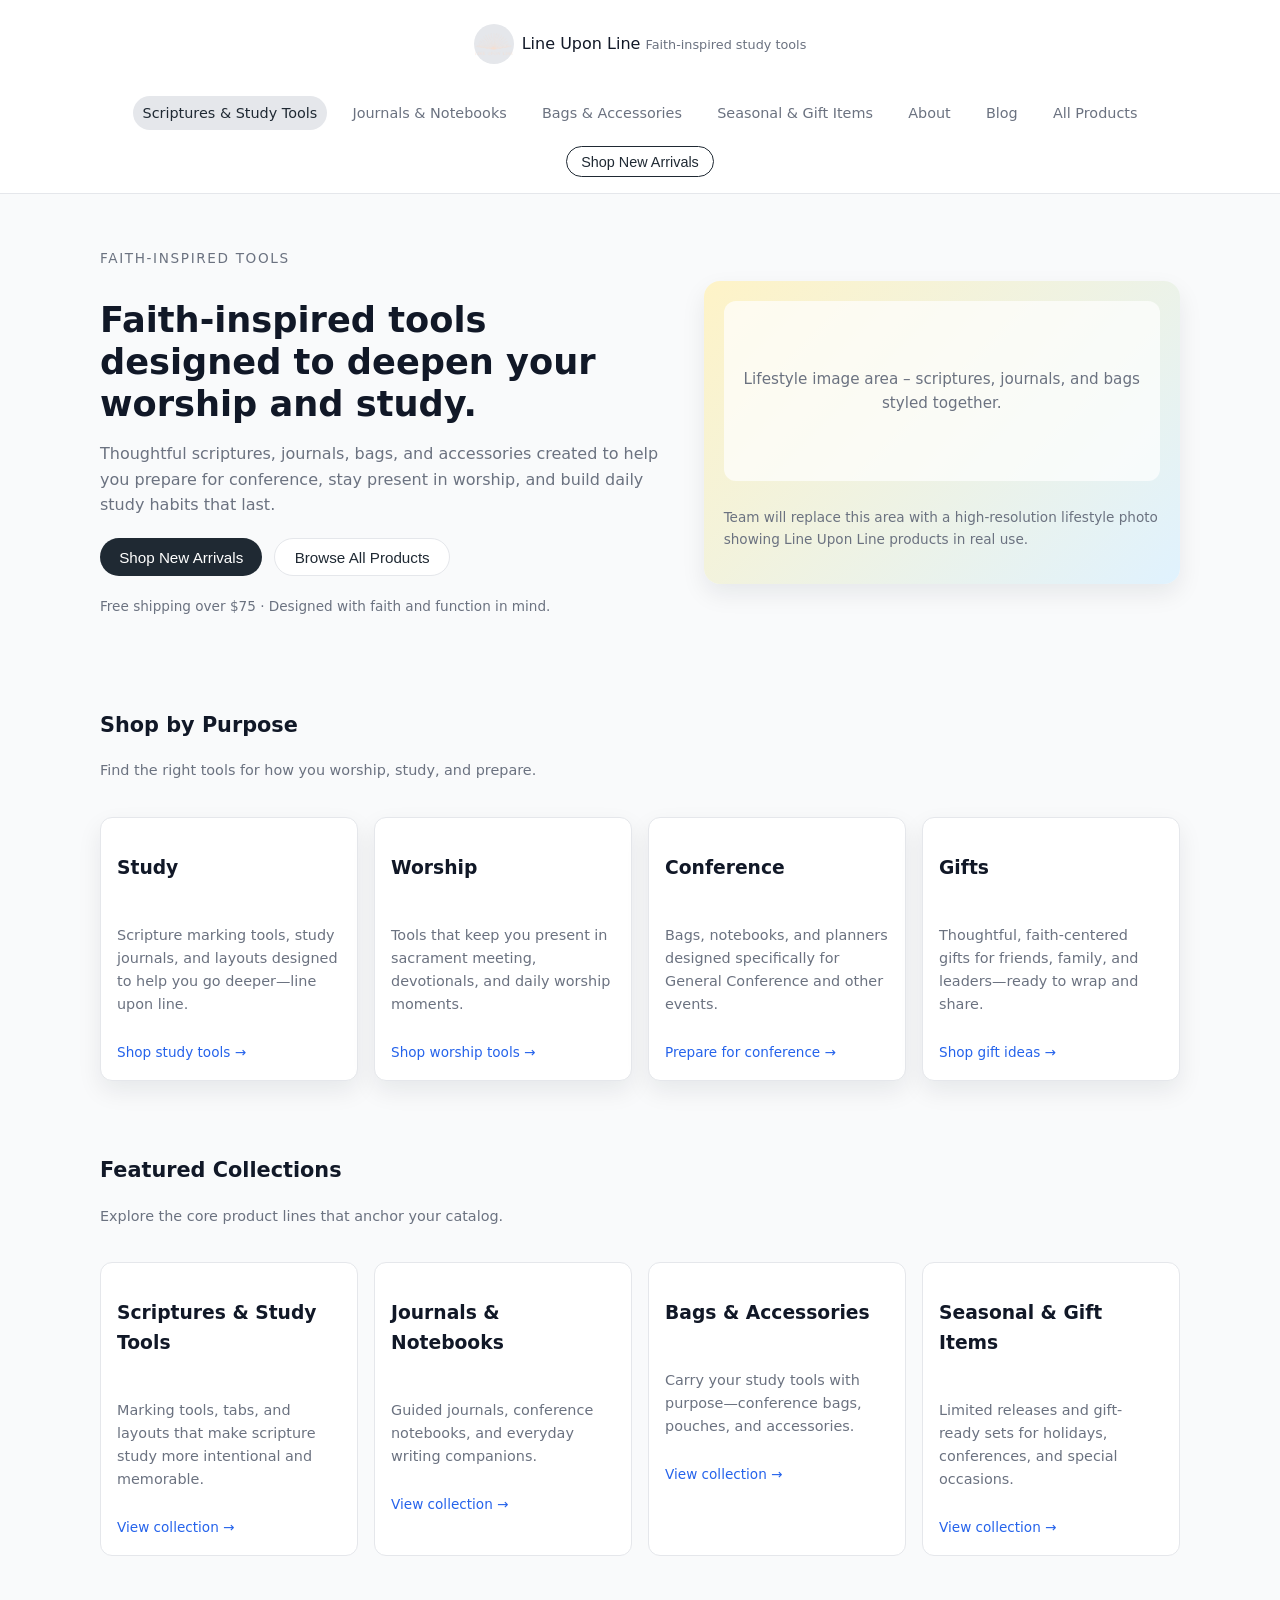
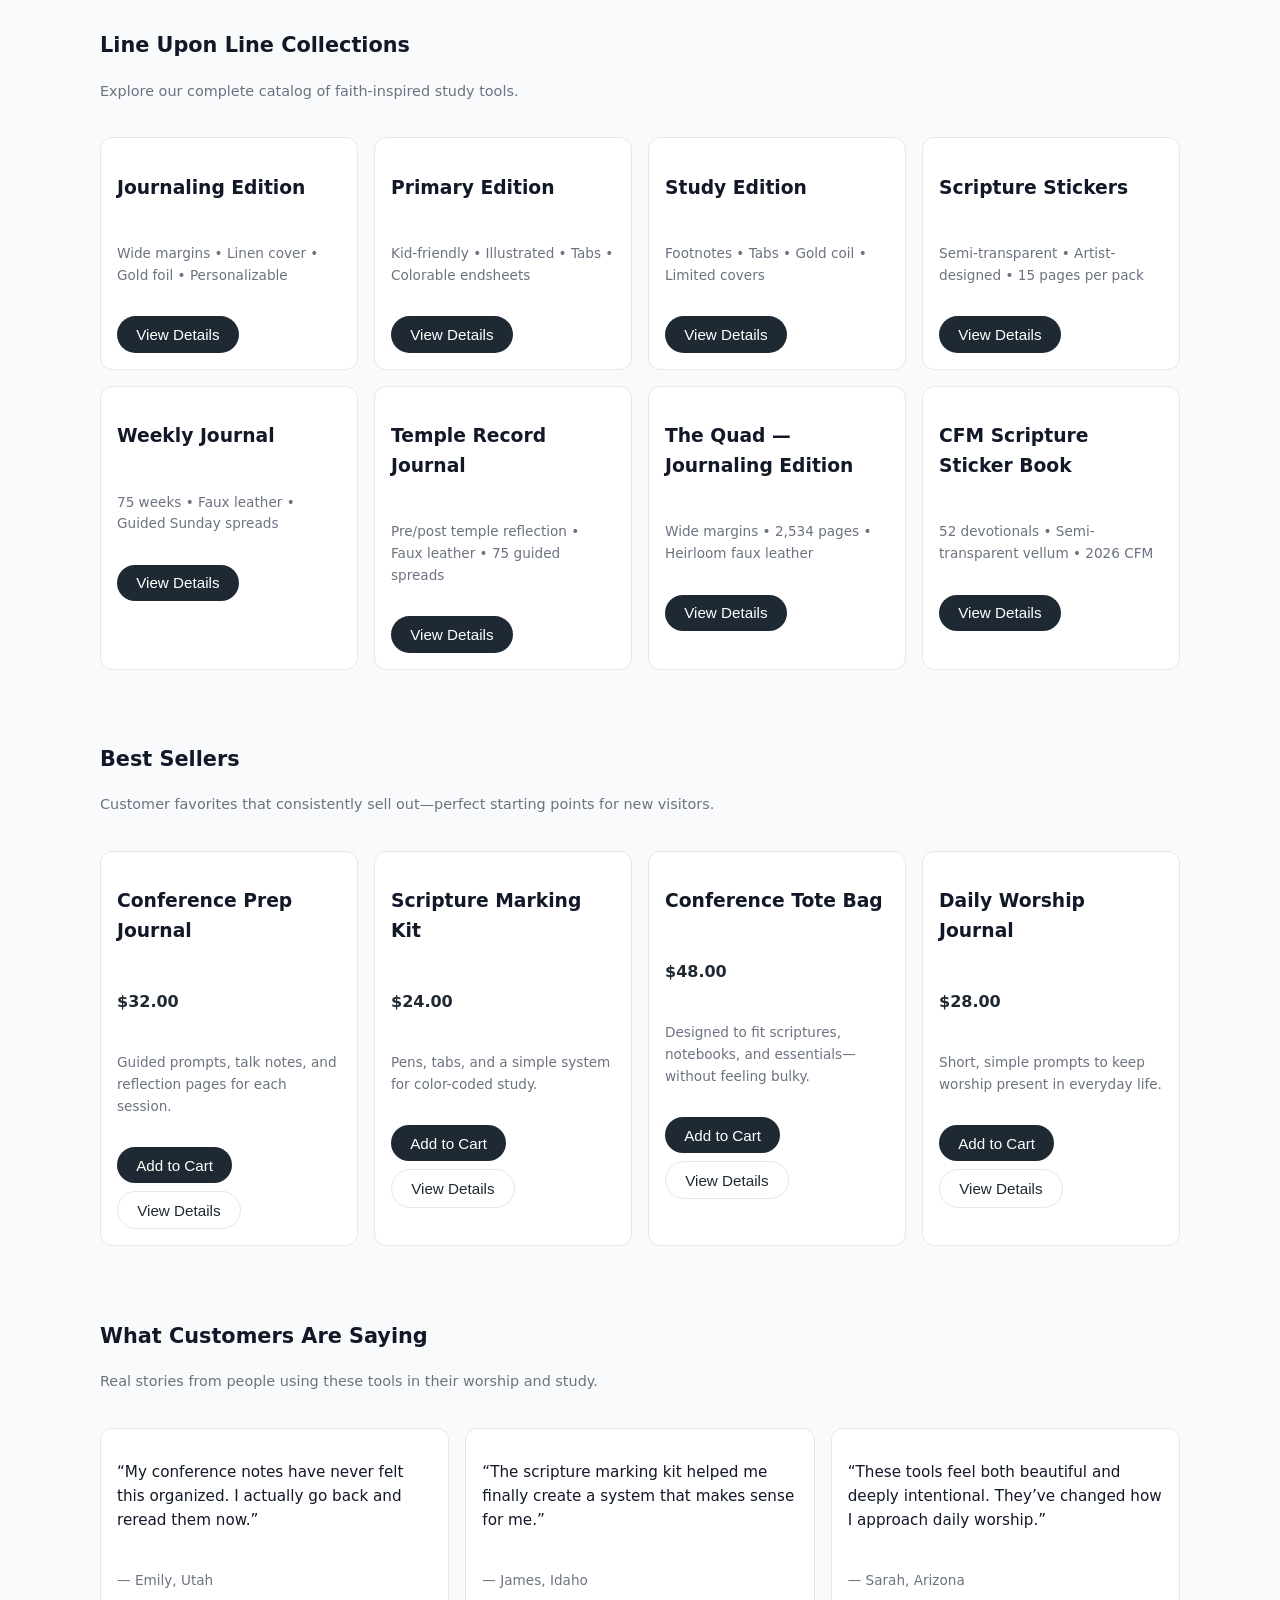
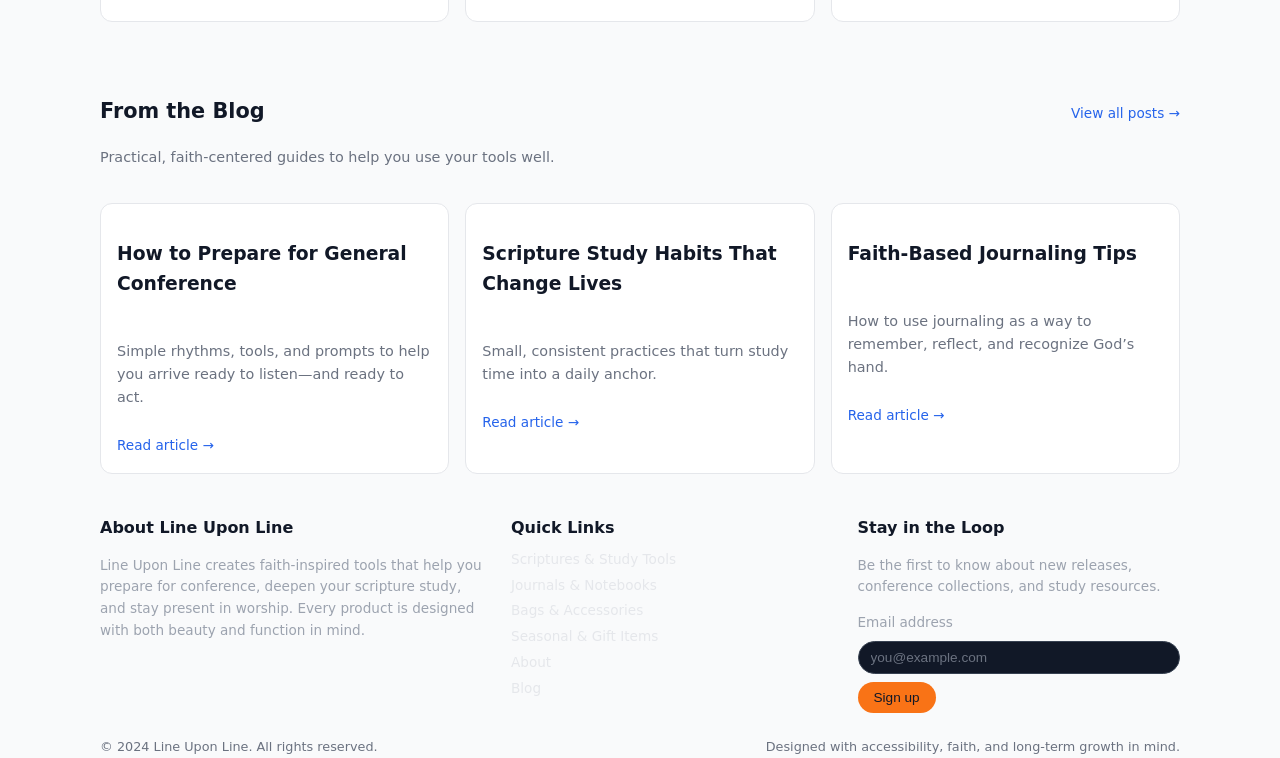
==== index.html @ 4c889277 "Modify brand logo styles for fixed size and shape Updated brand logo styles to have fixed dimensions" ====
<!DOCTYPE html>
<html lang="en">
<head>
  <meta charset="UTF-8">
  <meta name="viewport" content="width=device-width, initial-scale=1.0">
  <title>Line Upon Line – Faith-Inspired Study Tools</title>

  <!-- Basic SEO -->
  <meta name="description" content="Faith-inspired tools designed to deepen your worship and study. Shop scriptures, journals, bags, and gifts.">
  <meta name="keywords" content="faith, scripture study, journals, bags, worship tools, Christian gifts">

  <!-- Accessibility & semantics -->
  <meta name="theme-color" content="#1f2933">

  <style>
    :root {
      --bg: #f9fafb;
      --text: #111827;
      --accent: #1f2933;
      --accent-soft: #e5e7eb;
      --highlight: #f97316;
      --danger: #b91c1c;
      --link: #2563eb;
      --muted: #6b7280;
      --card-bg: #ffffff;
      --border: #e5e7eb;
      --radius: 0.75rem;
      --shadow-soft: 0 10px 25px rgba(15, 23, 42, 0.08);
    }

    * {
      box-sizing: border-box;
    }

    body {
      margin: 0;
      font-family: system-ui, -apple-system, BlinkMacSystemFont, "Segoe UI", sans-serif;
      background: var(--bg);
      color: var(--text);
      line-height: 1.6;
    }

    a {
      color: var(--link);
      text-decoration: none;
    }

    a:hover {
      text-decoration: underline;
    }

    img {
      max-width: 100%;
      display: block;
    }

    /* Layout */
    .page {
      min-height: 100vh;
      display: flex;
      flex-direction: column;
    }

    main {
      flex: 1;
    }

    .container {
      width: 100%;
      max-width: 1120px;
      margin: 0 auto;
      padding: 0 1.25rem;
    }

    /* Header & Navigation */
    header {
      background: #ffffff;
      border-bottom: 1px solid var(--border);
      position: sticky;
      top: 0;
      z-index: 20;
    }

    .header-inner {
      display: flex;
      align-items: center;
      justify-content: space-between;
      padding: 0.75rem 1.25rem;
      gap: 1rem;
    }

    .brand {
      display: flex;
      align-items: center;
      gap: 0.5rem;
    }

  /* Remove circle and allow full-size image */
.brand-logo {
  width: 40px;
  height: 40px;
  border-radius: 999px;
  background: var(--accent-soft);
  display: flex;
  align-items: center;
  justify-content: center;
  font-weight: 700;
  color: var(--accent);
}


.brand-logo img {
  width: 160px;   /* adjust size */
  height: auto;
}


    .brand-tagline {
      font-size: 0.8rem;
      color: var(--muted);
    }

    nav {
      display: flex;
      align-items: center;
      gap: 1rem;
    }

    .nav-link {
      font-size: 0.9rem;
      color: var(--muted);
      padding: 0.35rem 0.6rem;
      border-radius: 999px;
      transition: background 0.15s, color 0.15s;
    }

    .nav-link:hover,
    .nav-link--active {
      background: var(--accent-soft);
      color: var(--accent);
    }

    .nav-cta {
      padding: 0.4rem 0.9rem;
      border-radius: 999px;
      border: 1px solid var(--accent);
      color: var(--accent);
      font-size: 0.9rem;
      background: #ffffff;
      cursor: pointer;
    }

    .nav-cta:hover {
      background: var(--accent);
      color: #ffffff;
    }

    .mobile-toggle {
      display: none;
      border: none;
      background: transparent;
      font-size: 1.4rem;
      cursor: pointer;
    }
    /* --- Shopify-style header override --- */

/* Stack header vertically */
.site-header .header-inner {
  display: flex;
  flex-direction: column;   /* STACKS logo above nav */
  align-items: center;
  text-align: center;
  gap: 1rem;
  padding: 1.5rem 0;
}

/* Make the logo bigger */
.brand-logo img {
  width: 140px;
  height: auto;
}

/* Center brand text */
.brand-text {
  text-align: center;
}

/* Navigation below logo */
.nav-desktop {
  display: flex;
  justify-content: center;
  flex-wrap: wrap;
  gap: 1rem;
  margin-top: 1rem;
}

/* Hide mobile menu on desktop */
.nav-mobile {
  display: none;
}


    /* Hero */
    .hero {
      padding: 2.5rem 0 2rem;
    }

    .hero-grid {
      display: grid;
      grid-template-columns: minmax(0, 1.2fr) minmax(0, 1fr);
      gap: 2rem;
      align-items: center;
    }

    .hero-eyebrow {
      font-size: 0.85rem;
      text-transform: uppercase;
      letter-spacing: 0.12em;
      color: var(--muted);
      margin-bottom: 0.5rem;
    }

    .hero-title {
      font-size: 2.2rem;
      line-height: 1.2;
      margin-bottom: 0.75rem;
    }

    .hero-subtitle {
      font-size: 1rem;
      color: var(--muted);
      margin-bottom: 1.25rem;
    }

    .hero-cta-row {
      display: flex;
      flex-wrap: wrap;
      gap: 0.75rem;
      margin-bottom: 1.25rem;
    }

    .btn-primary {
      background: var(--accent);
      color: #ffffff;
      border-radius: 999px;
      padding: 0.6rem 1.2rem;
      border: none;
      cursor: pointer;
      font-size: 0.95rem;
      display: inline-flex;
      align-items: center;
      gap: 0.4rem;
    }

    .btn-primary:hover {
      background: #111827;
    }

    .btn-secondary {
      background: #ffffff;
      color: var(--accent);
      border-radius: 999px;
      padding: 0.6rem 1.2rem;
      border: 1px solid var(--accent-soft);
      cursor: pointer;
      font-size: 0.95rem;
    }

    .btn-secondary:hover {
      border-color: var(--accent);
    }

    .hero-meta {
      font-size: 0.85rem;
      color: var(--muted);
    }

    .hero-image {
      border-radius: 1rem;
      background: linear-gradient(135deg, #fef3c7, #e0f2fe);
      padding: 1.25rem;
      box-shadow: var(--shadow-soft);
      display: flex;
      flex-direction: column;
      gap: 0.75rem;
    }

    .hero-image-placeholder {
      height: 180px;
      border-radius: 0.75rem;
      background: rgba(255, 255, 255, 0.7);
      display: flex;
      align-items: center;
      justify-content: center;
      color: var(--muted);
      font-size: 0.95rem;
      text-align: center;
      padding: 1rem;
    }

    .hero-image-caption {
      font-size: 0.85rem;
      color: var(--muted);
    }

    /* Section base */
    .section {
      padding: 1.75rem 0;
    }

    .section-header {
      display: flex;
      justify-content: space-between;
      align-items: baseline;
      gap: 1rem;
      margin-bottom: 1.25rem;
    }

    .section-title {
      font-size: 1.3rem;
    }

    .section-subtitle {
      font-size: 0.9rem;
      color: var(--muted);
    }

    /* Shop by Purpose */
    .purpose-grid {
      display: grid;
      grid-template-columns: repeat(4, minmax(0, 1fr));
      gap: 1rem;
    }

    .purpose-card {
      background: var(--card-bg);
      border-radius: var(--radius);
      padding: 1rem;
      border: 1px solid var(--border);
      box-shadow: var(--shadow-soft);
      display: flex;
      flex-direction: column;
      gap: 0.5rem;
    }

    .purpose-label {
      font-weight: 600;
    }

    .purpose-text {
      font-size: 0.9rem;
      color: var(--muted);
    }

    .purpose-link {
      font-size: 0.85rem;
      color: var(--link);
      margin-top: 0.25rem;
    }

    /* Featured Collections */
    .collections-grid {
      display: grid;
      grid-template-columns: repeat(4, minmax(0, 1fr));
      gap: 1rem;
    }

    .collection-card {
      background: var(--card-bg);
      border-radius: var(--radius);
      padding: 1rem;
      border: 1px solid var(--border);
      display: flex;
      flex-direction: column;
      gap: 0.5rem;
    }

    .collection-name {
      font-weight: 600;
    }

    .collection-text {
      font-size: 0.9rem;
      color: var(--muted);
    }

    /* Best Sellers */
    .products-grid {
      display: grid;
      grid-template-columns: repeat(4, minmax(0, 1fr));
      gap: 1rem;
    }

    .product-card {
      background: var(--card-bg);
      border-radius: var(--radius);
      padding: 1rem;
      border: 1px solid var(--border);
      display: flex;
      flex-direction: column;
      gap: 0.5rem;
    }

    .product-name {
      font-weight: 600;
    }

    .product-price {
      font-weight: 600;
      color: var(--accent);
    }

    .product-meta {
      font-size: 0.85rem;
      color: var(--muted);
    }

    .product-actions {
      margin-top: 0.5rem;
      display: flex;
      gap: 0.5rem;
      flex-wrap: wrap;
    }

    /* Testimonials */
    .testimonials-grid {
      display: grid;
      grid-template-columns: repeat(3, minmax(0, 1fr));
      gap: 1rem;
    }

    .testimonial-card {
      background: var(--card-bg);
      border-radius: var(--radius);
      padding: 1rem;
      border: 1px solid var(--border);
      display: flex;
      flex-direction: column;
      gap: 0.5rem;
    }

    .testimonial-quote {
      font-size: 0.95rem;
    }

    .testimonial-name {
      font-size: 0.85rem;
      color: var(--muted);
    }

    /* Blog teaser */
    .blog-grid {
      display: grid;
      grid-template-columns: repeat(3, minmax(0, 1fr));
      gap: 1rem;
    }

    .blog-card {
      background: var(--card-bg);
      border-radius: var(--radius);
      padding: 1rem;
      border: 1px solid var(--border);
      display: flex;
      flex-direction: column;
      gap: 0.5rem;
    }

    .blog-title {
      font-weight: 600;
    }

    .blog-excerpt {
      font-size: 0.9rem;
      color: var(--muted);
    }

    .blog-link {
      font-size: 0.85rem;
      color: var(--link);
      margin-top: 0.25rem;
    }
<!-- Section: Brand Colors & Fonts -->
<section class="section" aria-labelledby="brand-title">
  <div class="container">

    <div class="section-header">
      <div>
        <h2 id="brand-title" class="section-title">Line Upon Line Brand Guide</h2>
        <p class="section-subtitle">
          Our signature color palette and font system used across all products and collections.
        </p>
      </div>
    </div>

    <!-- Brand Colors -->
    <div class="collections-grid">

      <article class="collection-card">
        <h3 class="collection-name">PEACH</h3>
        <p class="collection-text">#F5DDCF</p>
      </article>

      <article class="collection-card">
        <h3 class="collection-name">ROSE</h3>
        <p class="collection-text">#A87570</p>
      </article>

      <article class="collection-card">
        <h3 class="collection-name">CLOUD</h3>
        <p class="collection-text">#EFEAE6</p>
      </article>

      <article class="collection-card">
        <h3 class="collection-name">MIST</h3>
        <p class="collection-text">#D0C9B8</p>
      </article>

      <article class="collection-card">
        <h3 class="collection-name">GRAVEL</h3>
        <p class="collection-text">#998979</p>
      </article>

      <article class="collection-card">
        <h3 class="collection-name">PEBBLE</h3>
        <p class="collection-text">#C4AF9A</p>
      </article>

      <article class="collection-card">
        <h3 class="collection-name">SKY</h3>
        <p class="collection-text">#CDD6D8</p>
      </article>

      <article class="collection-card">
        <h3 class="collection-name">OCEAN</h3>
        <p class="collection-text">#66767B</p>
      </article>

      <article class="collection-card">
        <h3 class="collection-name">FOREST</h3>
        <p class="collection-text">#5D6751</p>
      </article>

    </div>

    <!-- Brand Fonts -->
    <div class="section-header" style="margin-top: 2rem;">
      <div>
        <h2 class="section-title">Brand Font Stack</h2>
        <p class="section-subtitle">
          The official typography system used across Line Upon Line products and marketing.
        </p>
      </div>
    </div>

    <div class="products-grid">

      <article class="product-card">
        <h3 class="product-name">Poppins Medium</h3>
        <p class="product-meta">Menu / Call to Action Font</p>
      </article>

      <article class="product-card">
        <h3 class="product-name">Bellefair</h3>
        <p class="product-meta">Title Font</p>
      </article>

      <article class="product-card">
        <h3 class="product-name">Garamond Premier Pro</h3>
        <p class="product-meta">Heading Font</p>
      </article>

      <article class="product-card">
        <h3 class="product-name">Darker Grotesque</h3>
        <p class="product-meta">Paragraph Font</p>
      </article>

      <article class="product-card">
        <h3 class="product-name">Libre Baskerville Italics</h3>
        <p class="product-meta">Italics Font</p>
      </article>

      <article class="product-card">
        <h3 class="product-name">Haute Couture Script</h3>
        <p class="product-meta">Accent Script Font</p>
      </article>

    </div>

  </div>
</section>
    

    /* Footer */
    footer {
      background: #111827;
      color: #e5e7eb;
      padding: 2rem 0 1.5rem;
      margin-top: 2rem;
    }

    .footer-grid {
      display: grid;
      grid-template-columns: minmax(0, 1.2fr) minmax(0, 1fr) minmax(0, 1fr);
      gap: 1.5rem;
      margin-bottom: 1.5rem;
    }

    .footer-title {
      font-size: 1rem;
      margin-bottom: 0.5rem;
    }

    .footer-text {
      font-size: 0.85rem;
      color: #9ca3af;
    }

    .footer-links {
      list-style: none;
      padding: 0;
      margin: 0;
      font-size: 0.85rem;
    }

    .footer-links li + li {
      margin-top: 0.25rem;
    }

    .footer-links a {
      color: #e5e7eb;
      text-decoration: none;
    }

    .footer-links a:hover {
      text-decoration: underline;
    }

    .newsletter-form {
      display: flex;
      flex-direction: column;
      gap: 0.5rem;
    }

    .newsletter-input {
      padding: 0.5rem 0.75rem;
      border-radius: 999px;
      border: 1px solid #374151;
      background: #111827;
      color: #e5e7eb;
      font-size: 0.85rem;
    }

    .newsletter-input::placeholder {
      color: #6b7280;
    }

    .newsletter-button {
      align-self: flex-start;
      padding: 0.5rem 1rem;
      border-radius: 999px;
      border: none;
      background: #f97316;
      color: #111827;
      font-size: 0.85rem;
      cursor: pointer;
    }

    .newsletter-button:hover {
      background: #fb923c;
    }

    .footer-bottom {
      font-size: 0.8rem;
      color: #6b7280;
      display: flex;
      justify-content: space-between;
      flex-wrap: wrap;
      gap: 0.5rem;
    }
/* Make the logo bigger */
.brand-logo img {
  width: 150px;
  height: auto;
}

/* Stack header vertically */
.site-header .header-inner {
  display: flex;
  flex-direction: column;   /* THIS stacks logo above nav */
  align-items: center;
  text-align: center;
  gap: 1rem;
  padding-top: 1.5rem;
  padding-bottom: 1rem;
}

/* Center brand text */
.brand-text {
  text-align: center;
}

/* Center nav links and move them below logo */
.nav-desktop {
  margin-top: 1rem;
  justify-content: center;
  flex-wrap: wrap;
}


/* Hide mobile menu by default */
.nav-mobile {
  display: none;
}


/* Responsive */
@media (max-width: 900px) {
  .hero-grid {
    grid-template-columns: minmax(0, 1fr);
  }

  .purpose-grid,
  .collections-grid,
  .products-grid,
  .testimonials-grid,
  .blog-grid {
    grid-template-columns: repeat(2, minmax(0, 1fr));
  }

  .footer-grid {
    grid-template-columns: minmax(0, 1fr) minmax(0, 1fr);
  }

  nav {
    display: none;
  }

  .mobile-toggle {
    display: inline-block;
  }

  .nav-mobile {
    display: flex;
    flex-direction: column;
    padding: 0.75rem 1.25rem 1rem;
    border-top: 1px solid var(--border);
    background: #ffffff;
  }

  .nav-mobile .nav-link {
    padding: 0.4rem 0;
    border-radius: 0;
  }
}

@media (max-width: 600px) {
  .purpose-grid,
  .collections-grid,
  .products-grid,
  .testimonials-grid,
  .blog-grid {
    grid-template-columns: minmax(0, 1fr);
  }

  .footer-grid {
    grid-template-columns: minmax(0, 1fr);
  }
}


    /* Focus states */
    button:focus,
    a:focus,
    input:focus {
      outline: 2px solid var(--highlight);
      outline-offset: 2px;
    }
  </style>
<header class="site-header" aria-label="Primary navigation">
  <div class="header-inner container">

    <!-- Logo + Brand -->
    <div class="brand">
      <div class="brand-logo">
        <img src="Line Upon Line-25.png" alt="Line Upon Line Logo">
      </div>

      <div class="brand-text">
        <span class="brand-name">Line Upon Line</span>
        <span class="brand-tagline">Faith-inspired study tools</span>
      </div>
    </div>

    <!-- Navigation below logo -->
    <nav class="nav-desktop" aria-label="Main menu">
      <a href="#" class="nav-link nav-link--active">Scriptures &amp; Study Tools</a>
      <a href="#" class="nav-link">Journals &amp; Notebooks</a>
      <a href="#" class="nav-link">Bags &amp; Accessories</a>
      <a href="#" class="nav-link">Seasonal &amp; Gift Items</a>
      <a href="#" class="nav-link">About</a>
      <a href="#" class="nav-link">Blog</a>
      <a href="#" class="nav-link">All Products</a>
      <button class="nav-cta" type="button">Shop New Arrivals</button>
    </nav>

    <!-- Mobile Toggle -->
    <button class="mobile-toggle" type="button" aria-label="Toggle navigation" aria-expanded="false">
      ☰
    </button>

  </div>

  <!-- Mobile Navigation -->
  <div class="nav-mobile container" aria-label="Mobile menu">
    <a href="#" class="nav-link nav-link--active">Scriptures &amp; Study Tools</a>
    <a href="#" class="nav-link">Journals &amp; Notebooks</a>
    <a href="#" class="nav-link">Bags &amp; Accessories</a>
    <a href="#" class="nav-link">Seasonal &amp; Gift Items</a>
    <a href="#" class="nav-link">About</a>
    <a href="#" class="nav-link">Blog</a>
    <a href="#" class="nav-link">All Products</a>
    <button class="nav-cta" type="button">Shop New Arrivals</button>
  </div>
</header>



<main>
  <!-- Hero -->
  <section class="hero" aria-labelledby="hero-title">
    <div class="container hero-grid">
      <div>
        <p class="hero-eyebrow">Faith-inspired tools</p>

        <h1 id="hero-title" class="hero-title">
          Faith-inspired tools designed to deepen your worship and study.
        </h1>

        <p class="hero-subtitle">
          Thoughtful scriptures, journals, bags, and accessories created to help you prepare for conference,
          stay present in worship, and build daily study habits that last.
        </p>

        <div class="hero-cta-row">
          <button class="btn-primary" type="button" aria-label="Shop new arrivals">
            Shop New Arrivals
          </button>
          <button class="btn-secondary" type="button">
            Browse All Products
          </button>
        </div>

        <p class="hero-meta">
          Free shipping over $75 · Designed with faith and function in mind.
        </p>
      </div>

      <aside class="hero-image" aria-label="Lifestyle preview">
        <div class="hero-image-placeholder" role="img" aria-label="Lifestyle image placeholder">
          Lifestyle image area – scriptures, journals, and bags styled together.
        </div>
        <p class="hero-image-caption">
          Team will replace this area with a high-resolution lifestyle photo showing Line Upon Line products in real use.
        </p>
      </aside>
    </div>
  </section>
</main>

      <!-- Section 2: Shop by Purpose -->
      <section class="section" aria-labelledby="purpose-title">
        <div class="container">
          <div class="section-header">
            <div>
              <h2 id="purpose-title" class="section-title">Shop by Purpose</h2>
              <p class="section-subtitle">
                Find the right tools for how you worship, study, and prepare.
              </p>
            </div>
          </div>

          <div class="purpose-grid">
            <article class="purpose-card">
              <h3 class="purpose-label">Study</h3>
              <p class="purpose-text">
                Scripture marking tools, study journals, and layouts designed to help you go deeper—line upon line.
              </p>
              <a href="#" class="purpose-link">Shop study tools →</a>
            </article>

            <article class="purpose-card">
              <h3 class="purpose-label">Worship</h3>
              <p class="purpose-text">
                Tools that keep you present in sacrament meeting, devotionals, and daily worship moments.
              </p>
              <a href="#" class="purpose-link">Shop worship tools →</a>
            </article>

            <article class="purpose-card">
              <h3 class="purpose-label">Conference</h3>
              <p class="purpose-text">
                Bags, notebooks, and planners designed specifically for General Conference and other events.
              </p>
              <a href="#" class="purpose-link">Prepare for conference →</a>
            </article>

            <article class="purpose-card">
              <h3 class="purpose-label">Gifts</h3>
              <p class="purpose-text">
                Thoughtful, faith-centered gifts for friends, family, and leaders—ready to wrap and share.
              </p>
              <a href="#" class="purpose-link">Shop gift ideas →</a>
            </article>
          </div>
        </div>
      </section>

      <!-- Section 3: Featured Collections -->
      <section class="section" aria-labelledby="collections-title">
        <div class="container">
          <div class="section-header">
            <div>
              <h2 id="collections-title" class="section-title">Featured Collections</h2>
              <p class="section-subtitle">
                Explore the core product lines that anchor your catalog.
              </p>
            </div>
          </div>

          <div class="collections-grid">
            <article class="collection-card">
              <h3 class="collection-name">Scriptures &amp; Study Tools</h3>
              <p class="collection-text">
                Marking tools, tabs, and layouts that make scripture study more intentional and memorable.
              </p>
              <a href="#" class="purpose-link">View collection →</a>
            </article>

            <article class="collection-card">
              <h3 class="collection-name">Journals &amp; Notebooks</h3>
              <p class="collection-text">
                Guided journals, conference notebooks, and everyday writing companions.
              </p>
              <a href="#" class="purpose-link">View collection →</a>
            </article>

            <article class="collection-card">
              <h3 class="collection-name">Bags &amp; Accessories</h3>
              <p class="collection-text">
                Carry your study tools with purpose—conference bags, pouches, and accessories.
              </p>
              <a href="#" class="purpose-link">View collection →</a>
            </article>

            <article class="collection-card">
              <h3 class="collection-name">Seasonal &amp; Gift Items</h3>
              <p class="collection-text">
                Limited releases and gift-ready sets for holidays, conferences, and special occasions.
              </p>
              <a href="#" class="purpose-link">View collection →</a>
            </article>
          </div>
        </div>
      </section>
<!-- Section: Line Upon Line Product Collections -->
<section class="section" aria-labelledby="lul-collections-title">
  <div class="container">

    <div class="section-header">
      <div>
        <h2 id="lul-collections-title" class="section-title">Line Upon Line Collections</h2>
        <p class="section-subtitle">
          Explore our complete catalog of faith-inspired study tools.
        </p>
      </div>
    </div>

    <div class="products-grid">

      <!-- Journaling Edition -->
      <article class="product-card">
        <h3 class="product-name">Journaling Edition</h3>
        <p class="product-meta">Wide margins • Linen cover • Gold foil • Personalizable</p>
        <div class="product-actions">
          <button class="btn-primary">View Details</button>
        </div>
      </article>

      <!-- Primary Edition -->
      <article class="product-card">
        <h3 class="product-name">Primary Edition</h3>
        <p class="product-meta">Kid-friendly • Illustrated • Tabs • Colorable endsheets</p>
        <div class="product-actions">
          <button class="btn-primary">View Details</button>
        </div>
      </article>

      <!-- Study Edition -->
      <article class="product-card">
        <h3 class="product-name">Study Edition</h3>
        <p class="product-meta">Footnotes • Tabs • Gold coil • Limited covers</p>
        <div class="product-actions">
          <button class="btn-primary">View Details</button>
        </div>
      </article>

      <!-- Scripture Stickers -->
      <article class="product-card">
        <h3 class="product-name">Scripture Stickers</h3>
        <p class="product-meta">Semi-transparent • Artist-designed • 15 pages per pack</p>
        <div class="product-actions">
          <button class="btn-primary">View Details</button>
        </div>
      </article>

      <!-- Weekly Journal -->
      <article class="product-card">
        <h3 class="product-name">Weekly Journal</h3>
        <p class="product-meta">75 weeks • Faux leather • Guided Sunday spreads</p>
        <div class="product-actions">
          <button class="btn-primary">View Details</button>
        </div>
      </article>

      <!-- Temple Record Journal -->
      <article class="product-card">
        <h3 class="product-name">Temple Record Journal</h3>
        <p class="product-meta">Pre/post temple reflection • Faux leather • 75 guided spreads</p>
        <div class="product-actions">
          <button class="btn-primary">View Details</button>
        </div>
      </article>

      <!-- The Quad -->
      <article class="product-card">
        <h3 class="product-name">The Quad — Journaling Edition</h3>
        <p class="product-meta">Wide margins • 2,534 pages • Heirloom faux leather</p>
        <div class="product-actions">
          <button class="btn-primary">View Details</button>
        </div>
      </article>

      <!-- CFM Sticker Book -->
      <article class="product-card">
        <h3 class="product-name">CFM Scripture Sticker Book</h3>
        <p class="product-meta">52 devotionals • Semi-transparent vellum • 2026 CFM</p>
        <div class="product-actions">
          <button class="btn-primary">View Details</button>
        </div>
      </article>

    </div>
  </div>
</section>

      <!-- Section 4: Best Sellers -->
      <section class="section" aria-labelledby="bestsellers-title">
        <div class="container">
          <div class="section-header">
            <div>
              <h2 id="bestsellers-title" class="section-title">Best Sellers</h2>
              <p class="section-subtitle">
                Customer favorites that consistently sell out—perfect starting points for new visitors.
              </p>
            </div>
          </div>

          <div class="products-grid" aria-label="Top-performing products">
            <article class="product-card">
              <h3 class="product-name">Conference Prep Journal</h3>
              <p class="product-price">$32.00</p>
              <p class="product-meta">Guided prompts, talk notes, and reflection pages for each session.</p>
              <div class="product-actions">
                <button class="btn-primary" type="button">Add to Cart</button>
                <button class="btn-secondary" type="button">View Details</button>
              </div>
            </article>

            <article class="product-card">
              <h3 class="product-name">Scripture Marking Kit</h3>
              <p class="product-price">$24.00</p>
              <p class="product-meta">Pens, tabs, and a simple system for color-coded study.</p>
              <div class="product-actions">
                <button class="btn-primary" type="button">Add to Cart</button>
                <button class="btn-secondary" type="button">View Details</button>
              </div>
            </article>

            <article class="product-card">
              <h3 class="product-name">Conference Tote Bag</h3>
              <p class="product-price">$48.00</p>
              <p class="product-meta">Designed to fit scriptures, notebooks, and essentials—without feeling bulky.</p>
              <div class="product-actions">
                <button class="btn-primary" type="button">Add to Cart</button>
                <button class="btn-secondary" type="button">View Details</button>
              </div>
            </article>

            <article class="product-card">
              <h3 class="product-name">Daily Worship Journal</h3>
              <p class="product-price">$28.00</p>
              <p class="product-meta">Short, simple prompts to keep worship present in everyday life.</p>
              <div class="product-actions">
                <button class="btn-primary" type="button">Add to Cart</button>
                <button class="btn-secondary" type="button">View Details</button>
              </div>
            </article>
          </div>
        </div>
      </section>

      <!-- Section 5: Testimonials -->
      <section class="section" aria-labelledby="testimonials-title">
        <div class="container">
          <div class="section-header">
            <div>
              <h2 id="testimonials-title" class="section-title">What Customers Are Saying</h2>
              <p class="section-subtitle">
                Real stories from people using these tools in their worship and study.
              </p>
            </div>
          </div>

          <div class="testimonials-grid">
            <article class="testimonial-card" aria-label="Customer testimonial">
              <p class="testimonial-quote">
                “My conference notes have never felt this organized. I actually go back and reread them now.”
              </p>
              <p class="testimonial-name">— Emily, Utah</p>
            </article>

            <article class="testimonial-card" aria-label="Customer testimonial">
              <p class="testimonial-quote">
                “The scripture marking kit helped me finally create a system that makes sense for me.”
              </p>
              <p class="testimonial-name">— James, Idaho</p>
            </article>

            <article class="testimonial-card" aria-label="Customer testimonial">
              <p class="testimonial-quote">
                “These tools feel both beautiful and deeply intentional. They’ve changed how I approach daily worship.”
              </p>
              <p class="testimonial-name">— Sarah, Arizona</p>
            </article>
          </div>
        </div>
      </section>

      <!-- Section 6: Blog Teaser -->
      <section class="section" aria-labelledby="blog-title">
        <div class="container">
          <div class="section-header">
            <div>
              <h2 id="blog-title" class="section-title">From the Blog</h2>
              <p class="section-subtitle">
                Practical, faith-centered guides to help you use your tools well.
              </p>
            </div>
            <a href="#" class="purpose-link">View all posts →</a>
          </div>

          <div class="blog-grid">
            <article class="blog-card">
              <h3 class="blog-title">How to Prepare for General Conference</h3>
              <p class="blog-excerpt">
                Simple rhythms, tools, and prompts to help you arrive ready to listen—and ready to act.
              </p>
              <a href="#" class="blog-link">Read article →</a>
            </article>

            <article class="blog-card">
              <h3 class="blog-title">Scripture Study Habits That Change Lives</h3>
              <p class="blog-excerpt">
                Small, consistent practices that turn study time into a daily anchor.
              </p>
              <a href="#" class="blog-link">Read article →</a>
            </article>

            <article class="blog-card">
              <h3 class="blog-title">Faith-Based Journaling Tips</h3>
              <p class="blog-excerpt">
                How to use journaling as a way to remember, reflect, and recognize God’s hand.
              </p>
              <a href="#" class="blog-link">Read article →</a>
            </article>
          </div>
        </div>
      </section>
    </main>

    <!-- Section 7: Footer -->
    <footer aria-label="Site footer">
      <div class="container">
        <div class="footer-grid">
          <section aria-labelledby="footer-about-title">
            <h2 id="footer-about-title" class="footer-title">About Line Upon Line</h2>
            <p class="footer-text">
              Line Upon Line creates faith-inspired tools that help you prepare for conference, deepen your scripture
              study, and stay present in worship. Every product is designed with both beauty and function in mind.
            </p>
          </section>

          <section aria-labelledby="footer-links-title">
            <h2 id="footer-links-title" class="footer-title">Quick Links</h2>
            <ul class="footer-links">
              <li><a href="#">Scriptures &amp; Study Tools</a></li>
              <li><a href="#">Journals &amp; Notebooks</a></li>
              <li><a href="#">Bags &amp; Accessories</a></li>
              <li><a href="#">Seasonal &amp; Gift Items</a></li>
              <li><a href="#">About</a></li>
              <li><a href="#">Blog</a></li>
            </ul>
          </section>

          <section aria-labelledby="footer-newsletter-title">
            <h2 id="footer-newsletter-title" class="footer-title">Stay in the Loop</h2>
            <p class="footer-text">
              Be the first to know about new releases, conference collections, and study resources.
            </p>
            <form class="newsletter-form" aria-label="Newsletter signup">
              <label for="newsletter-email" class="footer-text">Email address</label>
              <input
                id="newsletter-email"
                class="newsletter-input"
                type="email"
                name="email"
                placeholder="you@example.com"
                aria-required="true"
              >
              <button class="newsletter-button" type="submit">
                Sign up
              </button>
            </form>
          </section>
        </div>

        <div class="footer-bottom">
          <span>© <span aria-label="Year">2024</span> Line Upon Line. All rights reserved.</span>
          <span>Designed with accessibility, faith, and long-term growth in mind.</span>
        </div>
      </div>
    </footer>
  </div>

  <script>
    // Simple mobile nav toggle (ADA-friendly)
    const mobileToggle = document.querySelector('.mobile-toggle');
    const navMobile = document.querySelector('.nav-mobile');

    if (mobileToggle && navMobile) {
      mobileToggle.addEventListener('click', () => {
        const isOpen = navMobile.style.display === 'flex';
        navMobile.style.display = isOpen ? 'none' : 'flex';
        mobileToggle.setAttribute('aria-expanded', String(!isOpen));
      });
    }
  </script>
</body>
</html>
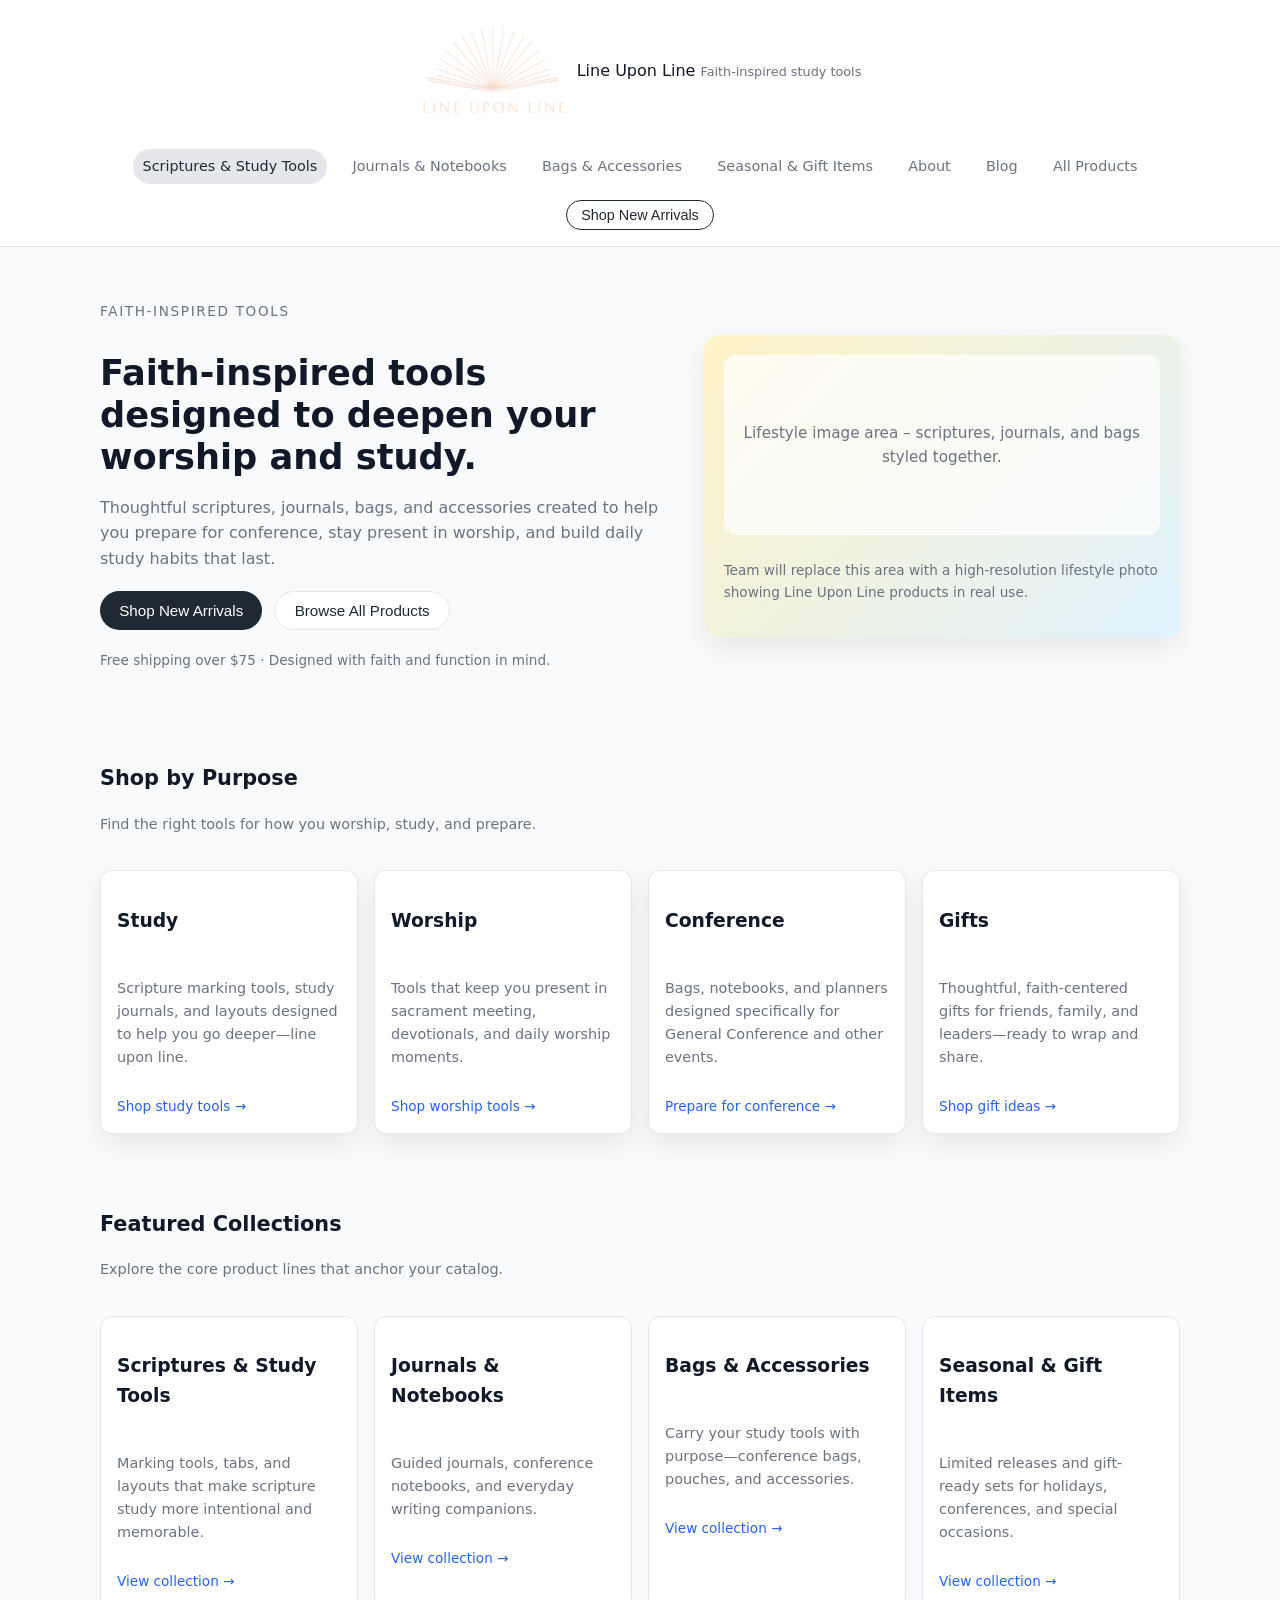
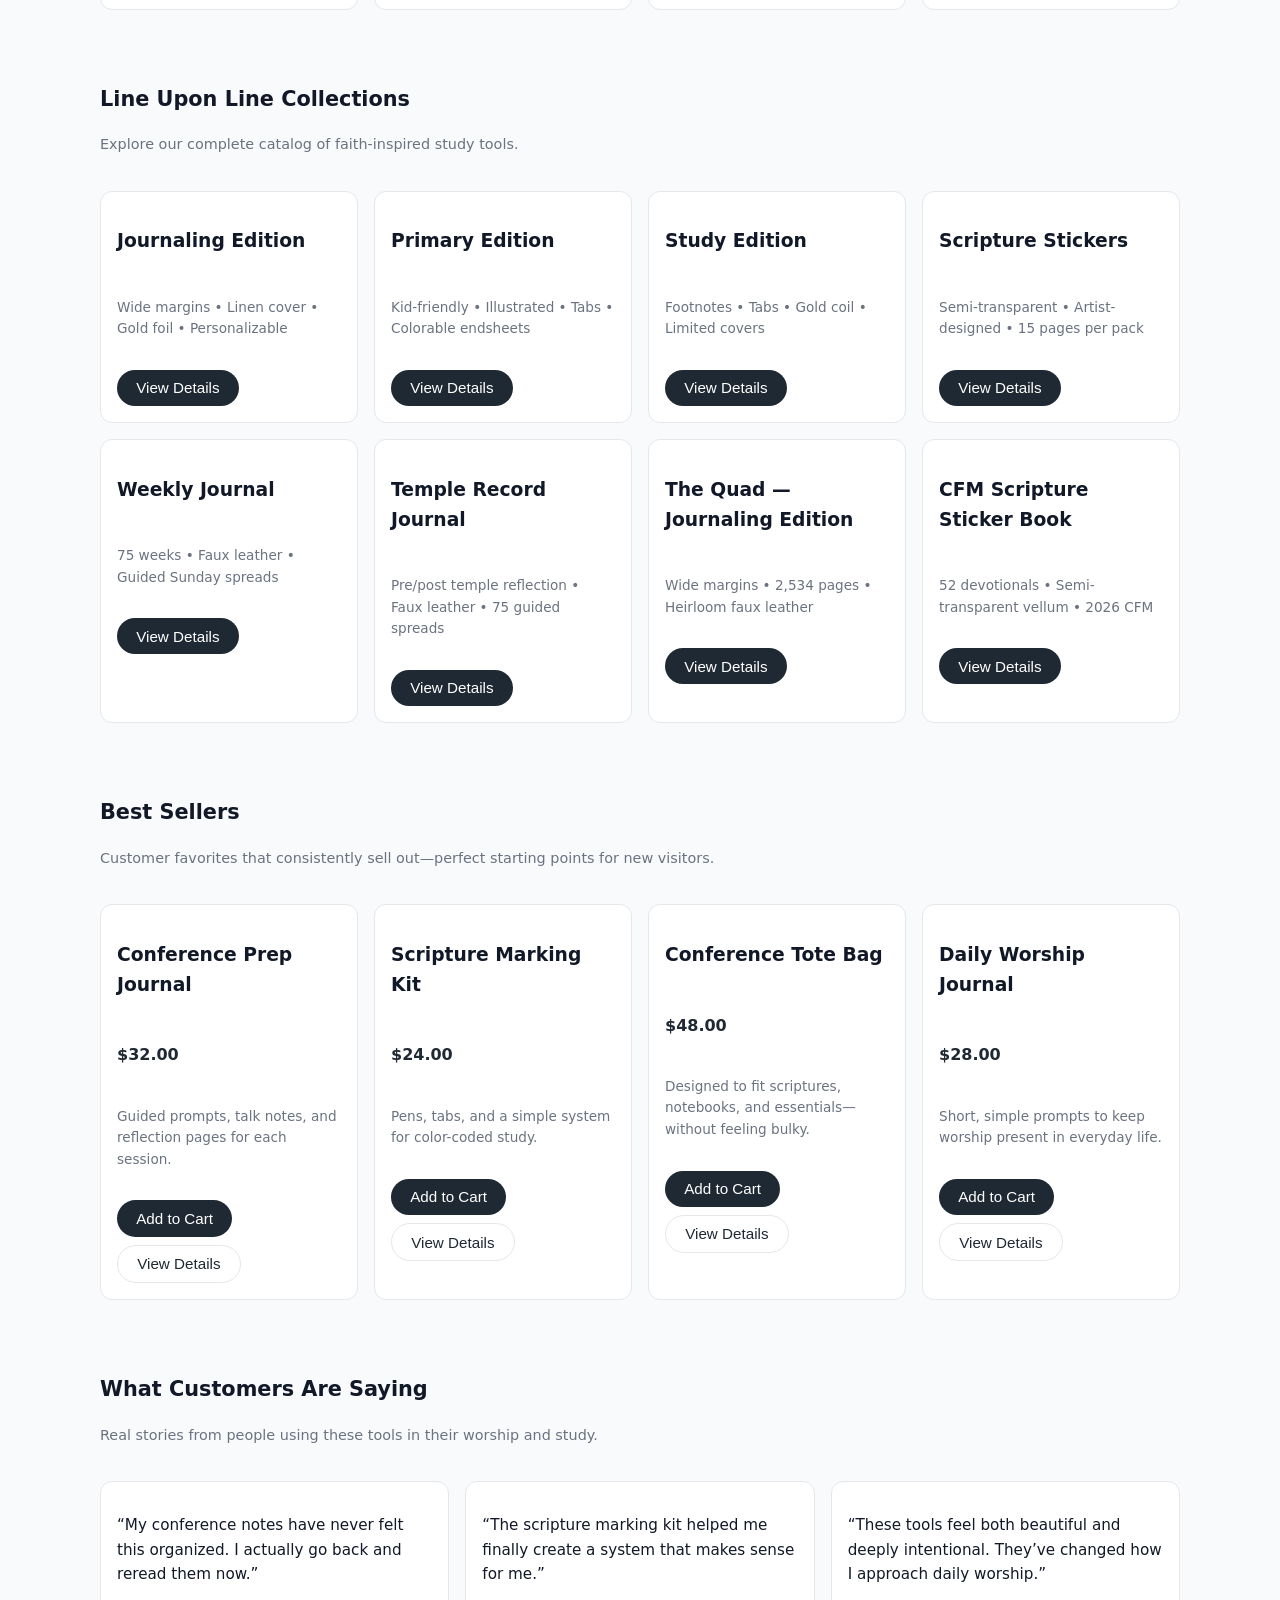
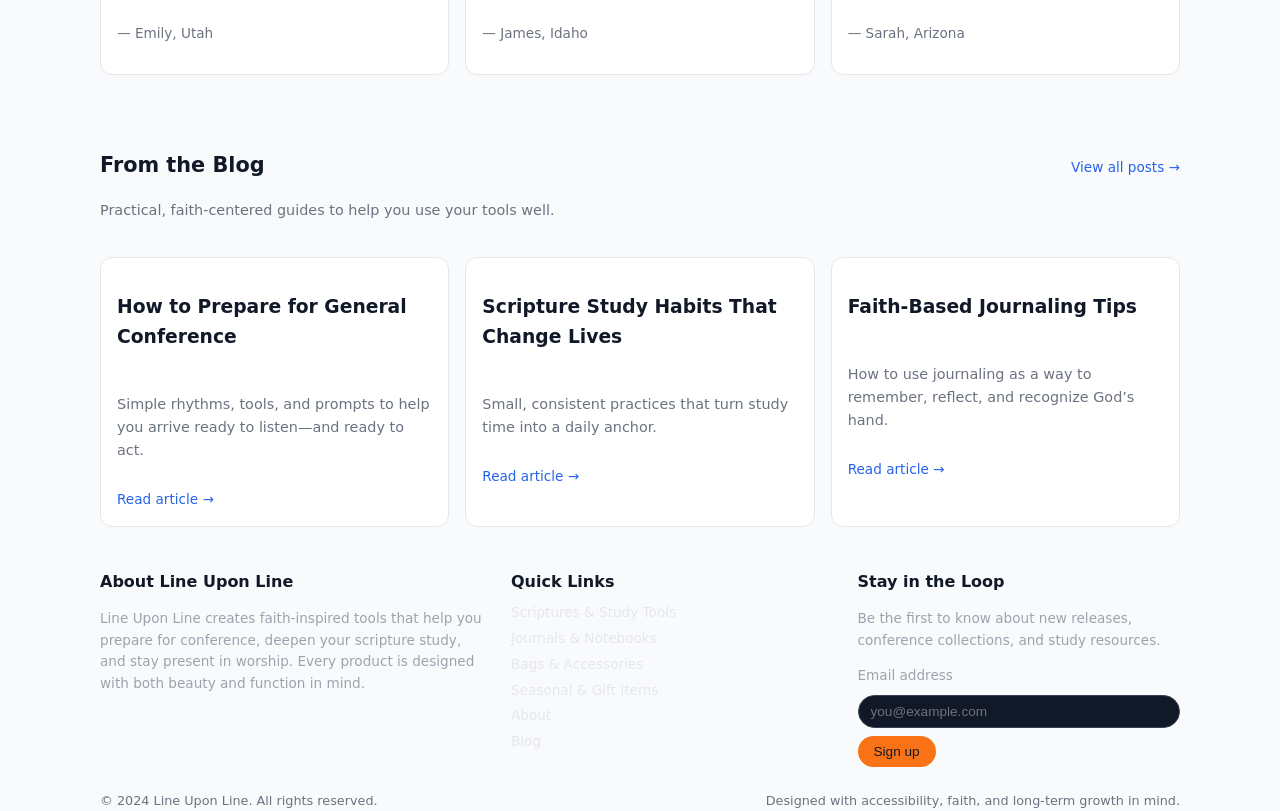
==== commit 16b2fcfe: "Refactor brand logo styles for full-size display Updated brand logo styles to remove circle and adju" ====
--- a/index.html
+++ b/index.html
@@ -95,24 +95,24 @@
       gap: 0.5rem;
     }
 
-  /* Remove circle and allow full-size image */
+/* Full-size image logo */
 .brand-logo {
-  width: 40px;
-  height: 40px;
-  border-radius: 999px;
-  background: var(--accent-soft);
   display: flex;
+  justify-content: center;
   align-items: center;
-  justify-content: center;
-  font-weight: 700;
-  color: var(--accent);
-}
-
+  background: none;
+  border-radius: 0;
+  padding: 0;
+  width: auto;
+  height: auto;
+}
 
 .brand-logo img {
-  width: 160px;   /* adjust size */
+  width: 220px;   /* adjust size here */
   height: auto;
-}
+  display: block;
+}
+
 
 
     .brand-tagline {
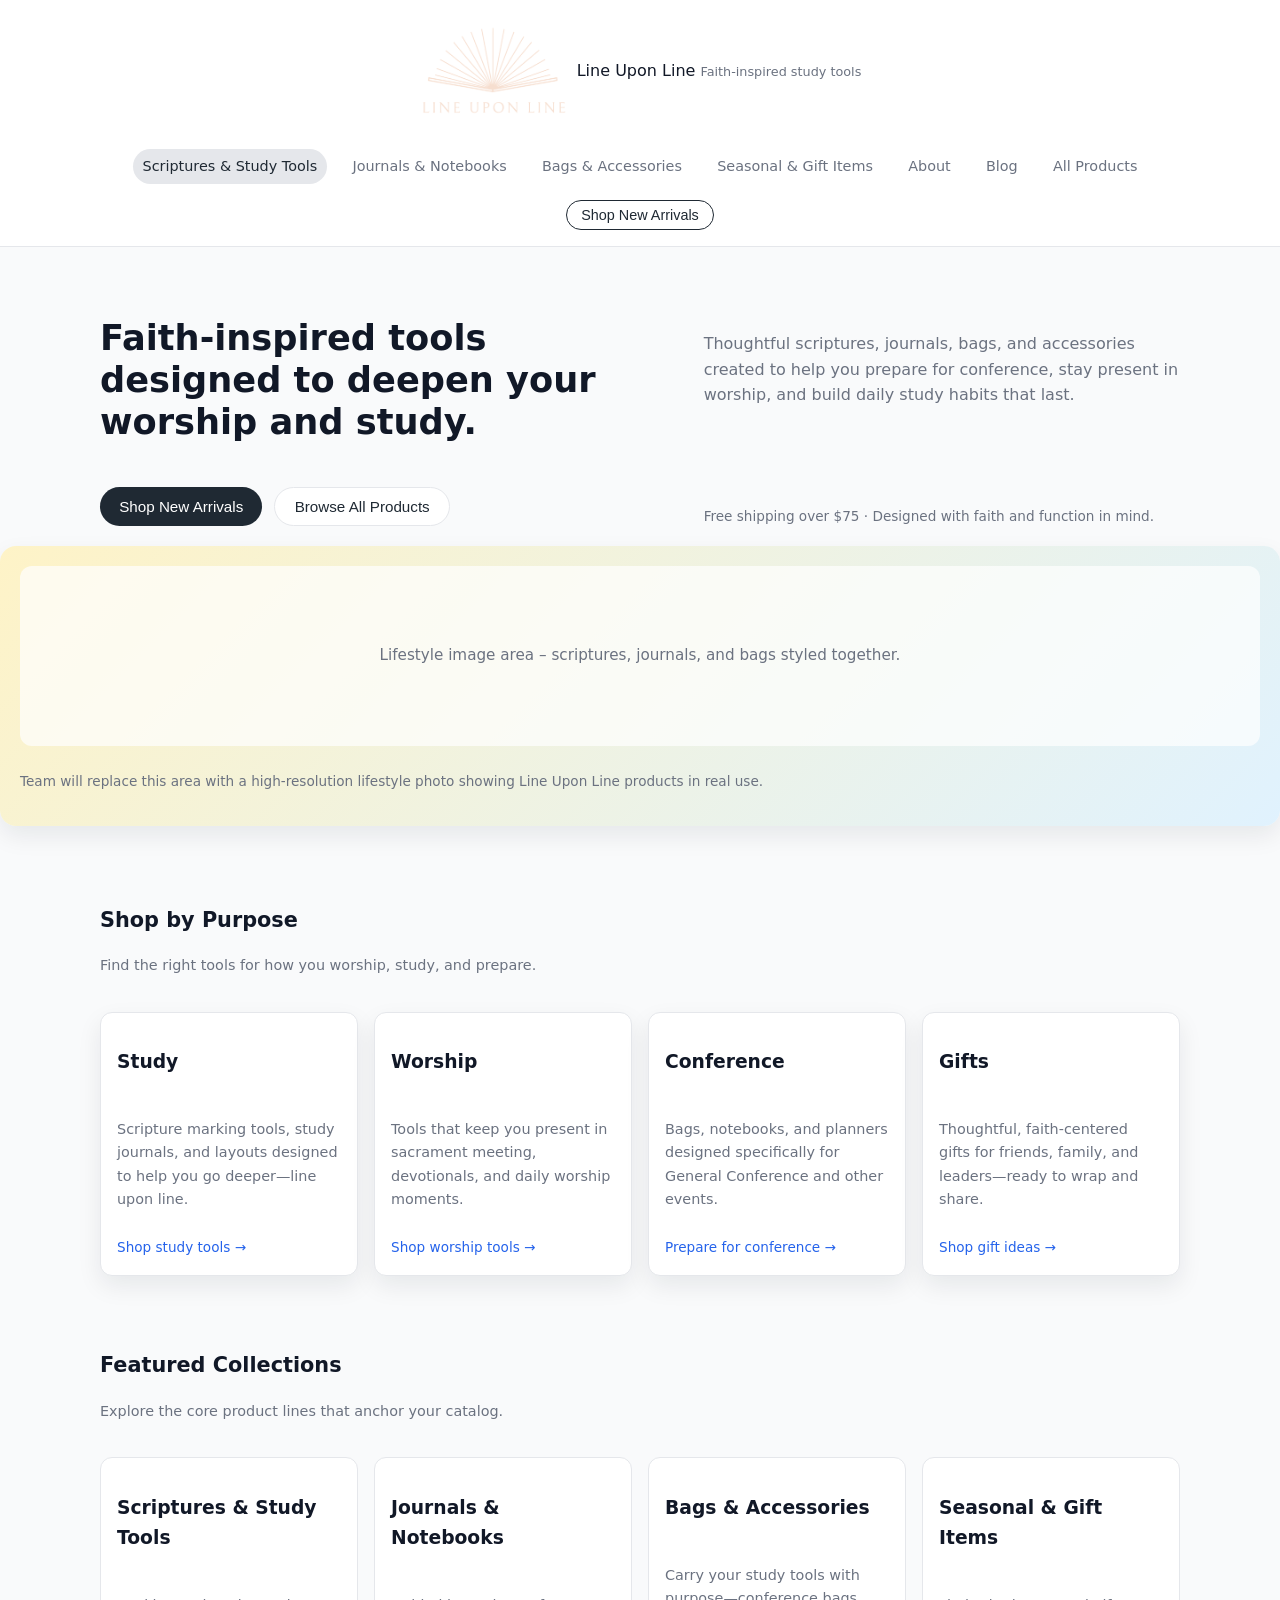
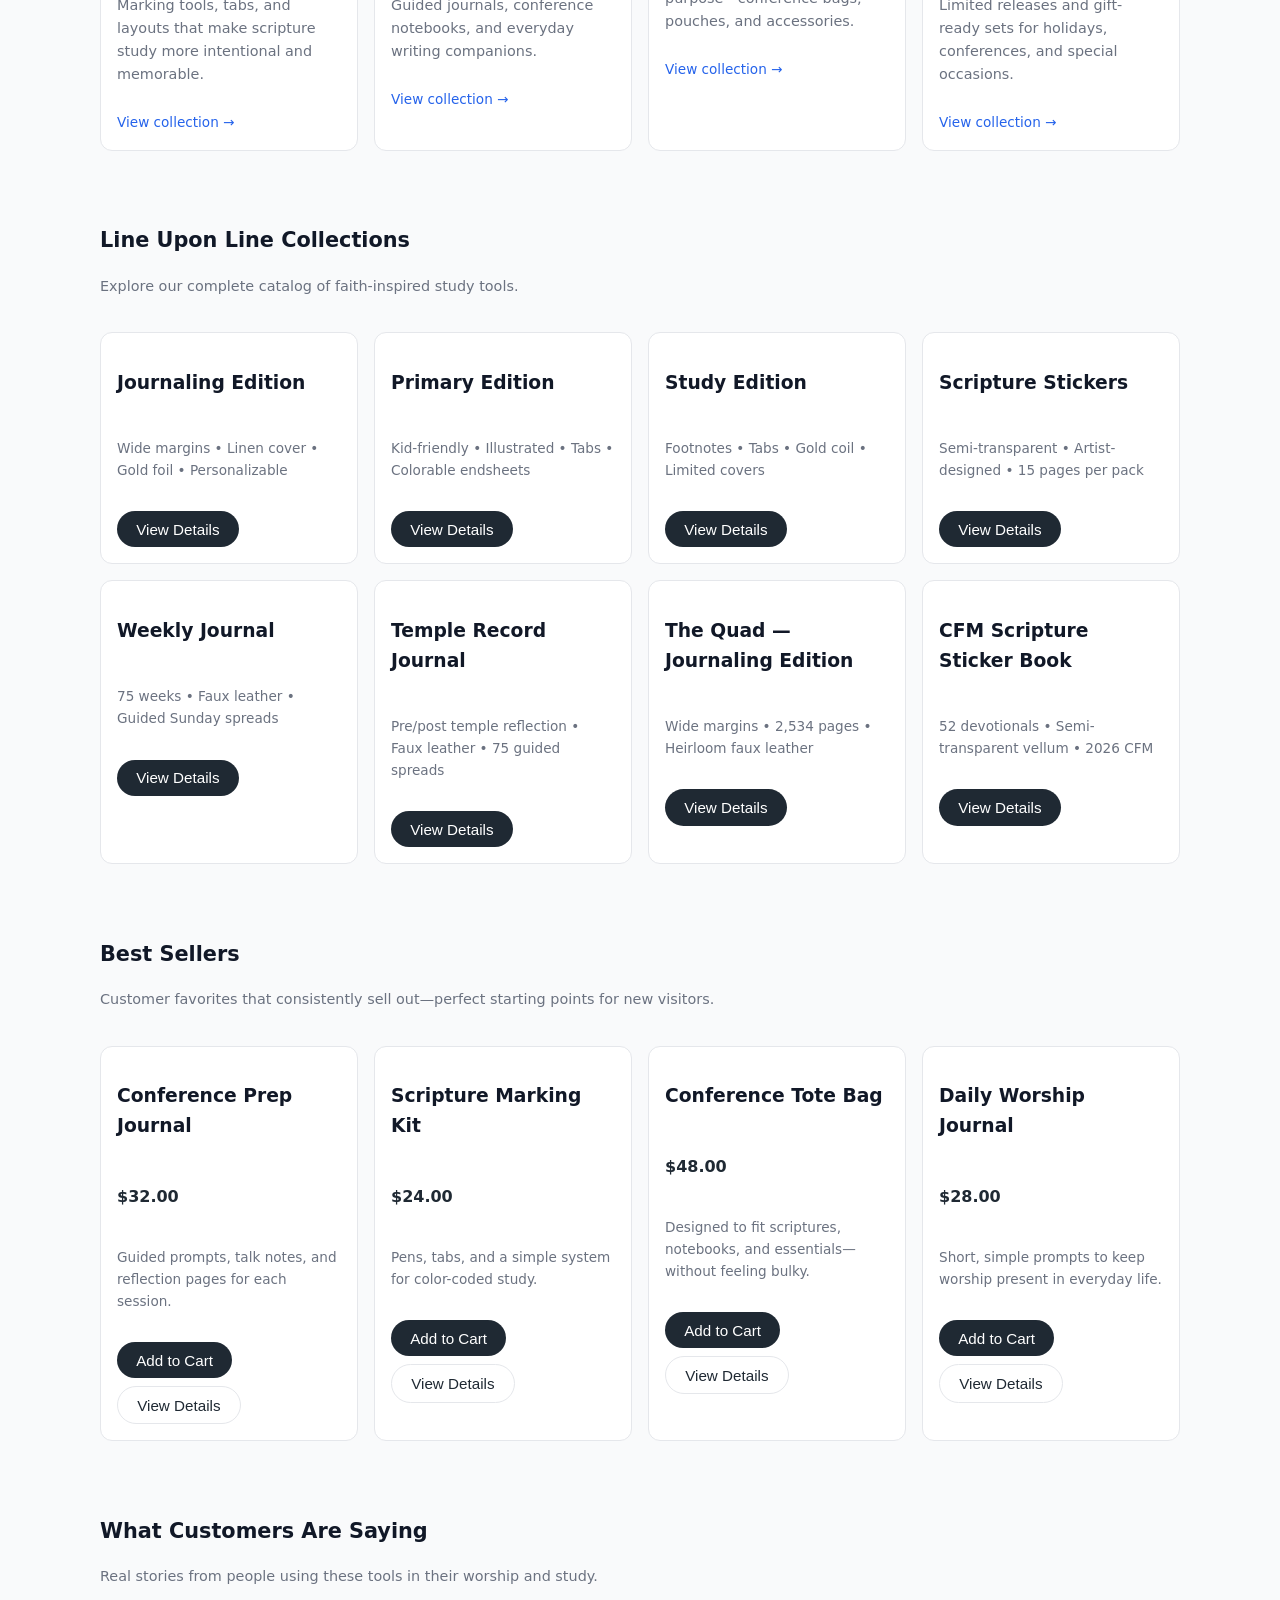
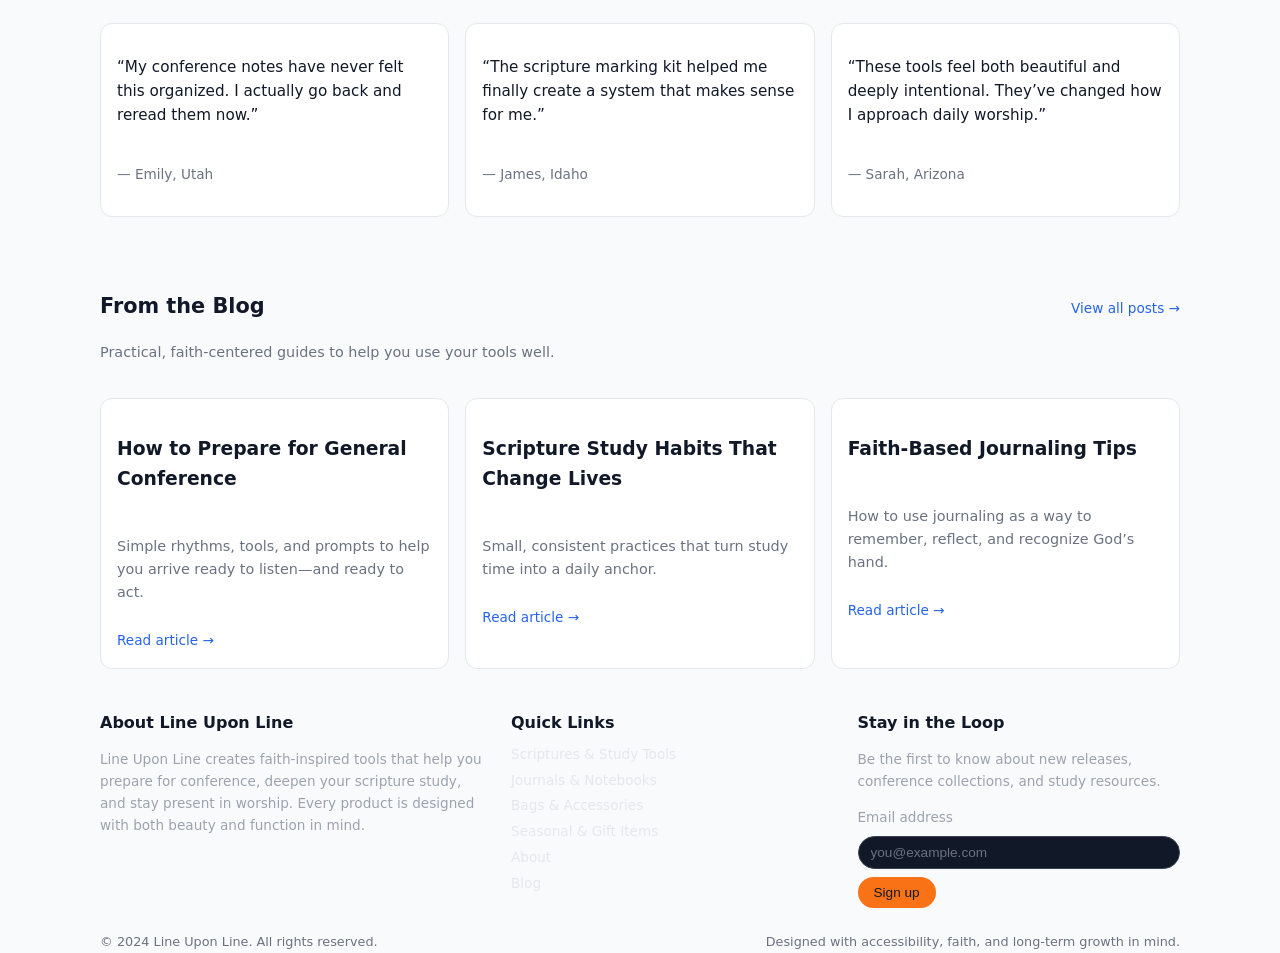
==== commit f42f2002: "Remove hero-eyebrow paragraph from index.html Removed the hero-eyebrow paragraph from the hero secti" ====
--- a/index.html
+++ b/index.html
@@ -108,7 +108,7 @@
 }
 
 .brand-logo img {
-  width: 220px;   /* adjust size here */
+  width: 700px;   /* adjust size here */
   height: auto;
   display: block;
 }
@@ -194,10 +194,42 @@
   margin-top: 1rem;
 }
 
-/* Hide mobile menu on desktop */
+/* Default: desktop mode */
+.nav-desktop {
+  display: flex;
+}
+
 .nav-mobile {
   display: none;
 }
+
+/* Mobile mode */
+@media (max-width: 900px) {
+
+  /* Hide desktop menu on mobile */
+  .nav-desktop {
+    display: none;
+  }
+
+  /* Show hamburger toggle */
+  .mobile-toggle {
+    display: block;
+  }
+
+  /* Mobile menu hidden until toggle is clicked */
+  .nav-mobile {
+    display: none;
+    flex-direction: column;
+    gap: 1rem;
+    padding: 1rem 0;
+  }
+
+  /* When toggle is active */
+  .nav-mobile.active {
+    display: flex;
+  }
+}
+
 
 
     /* Hero */
@@ -797,7 +829,7 @@
       <a href="#" class="nav-link">Journals &amp; Notebooks</a>
       <a href="#" class="nav-link">Bags &amp; Accessories</a>
       <a href="#" class="nav-link">Seasonal &amp; Gift Items</a>
-      <a href="#" class="nav-link">About</a>
+      <a href="about.html" class="nav-link">About</a>
       <a href="#" class="nav-link">Blog</a>
       <a href="#" class="nav-link">All Products</a>
       <button class="nav-cta" type="button">Shop New Arrivals</button>
@@ -816,7 +848,7 @@
     <a href="#" class="nav-link">Journals &amp; Notebooks</a>
     <a href="#" class="nav-link">Bags &amp; Accessories</a>
     <a href="#" class="nav-link">Seasonal &amp; Gift Items</a>
-    <a href="#" class="nav-link">About</a>
+    <a href="about.html" class="nav-link">About</a>
     <a href="#" class="nav-link">Blog</a>
     <a href="#" class="nav-link">All Products</a>
     <button class="nav-cta" type="button">Shop New Arrivals</button>
@@ -829,8 +861,6 @@
   <!-- Hero -->
   <section class="hero" aria-labelledby="hero-title">
     <div class="container hero-grid">
-      <div>
-        <p class="hero-eyebrow">Faith-inspired tools</p>
 
         <h1 id="hero-title" class="hero-title">
           Faith-inspired tools designed to deepen your worship and study.
